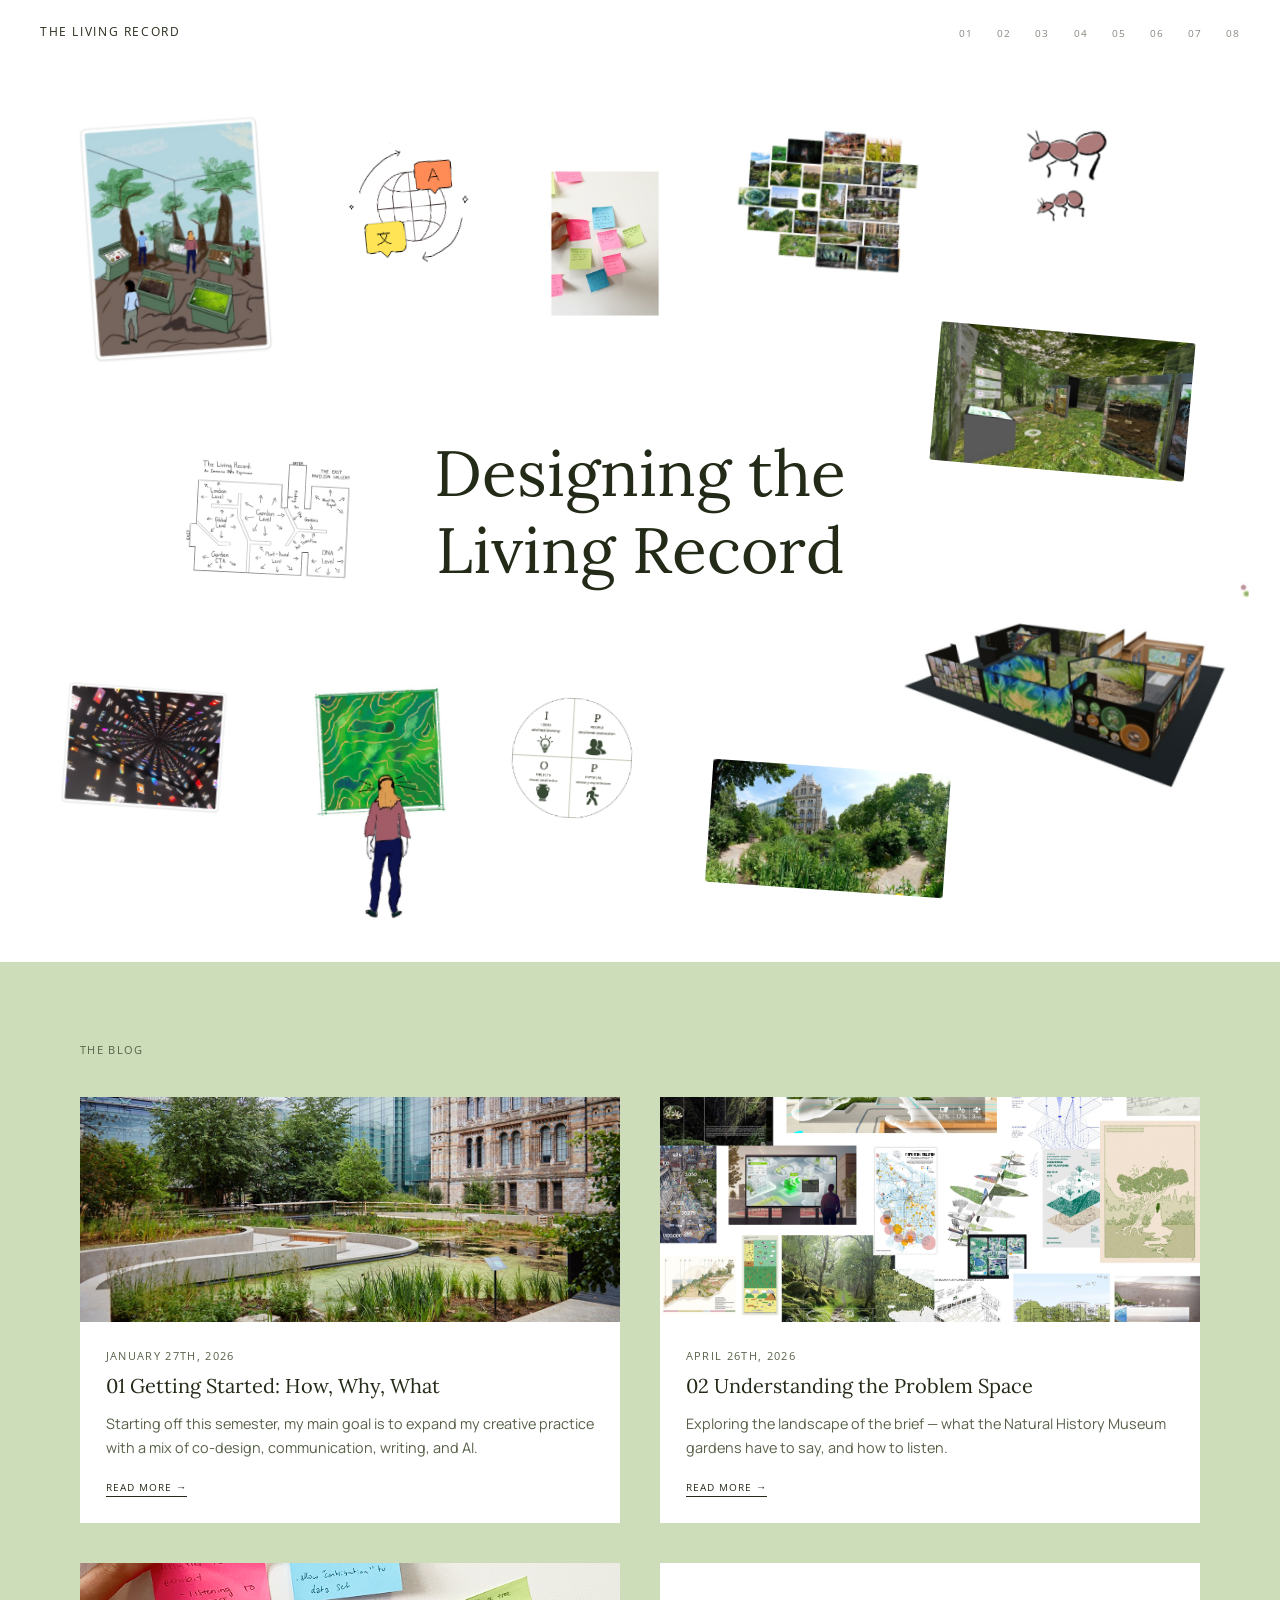
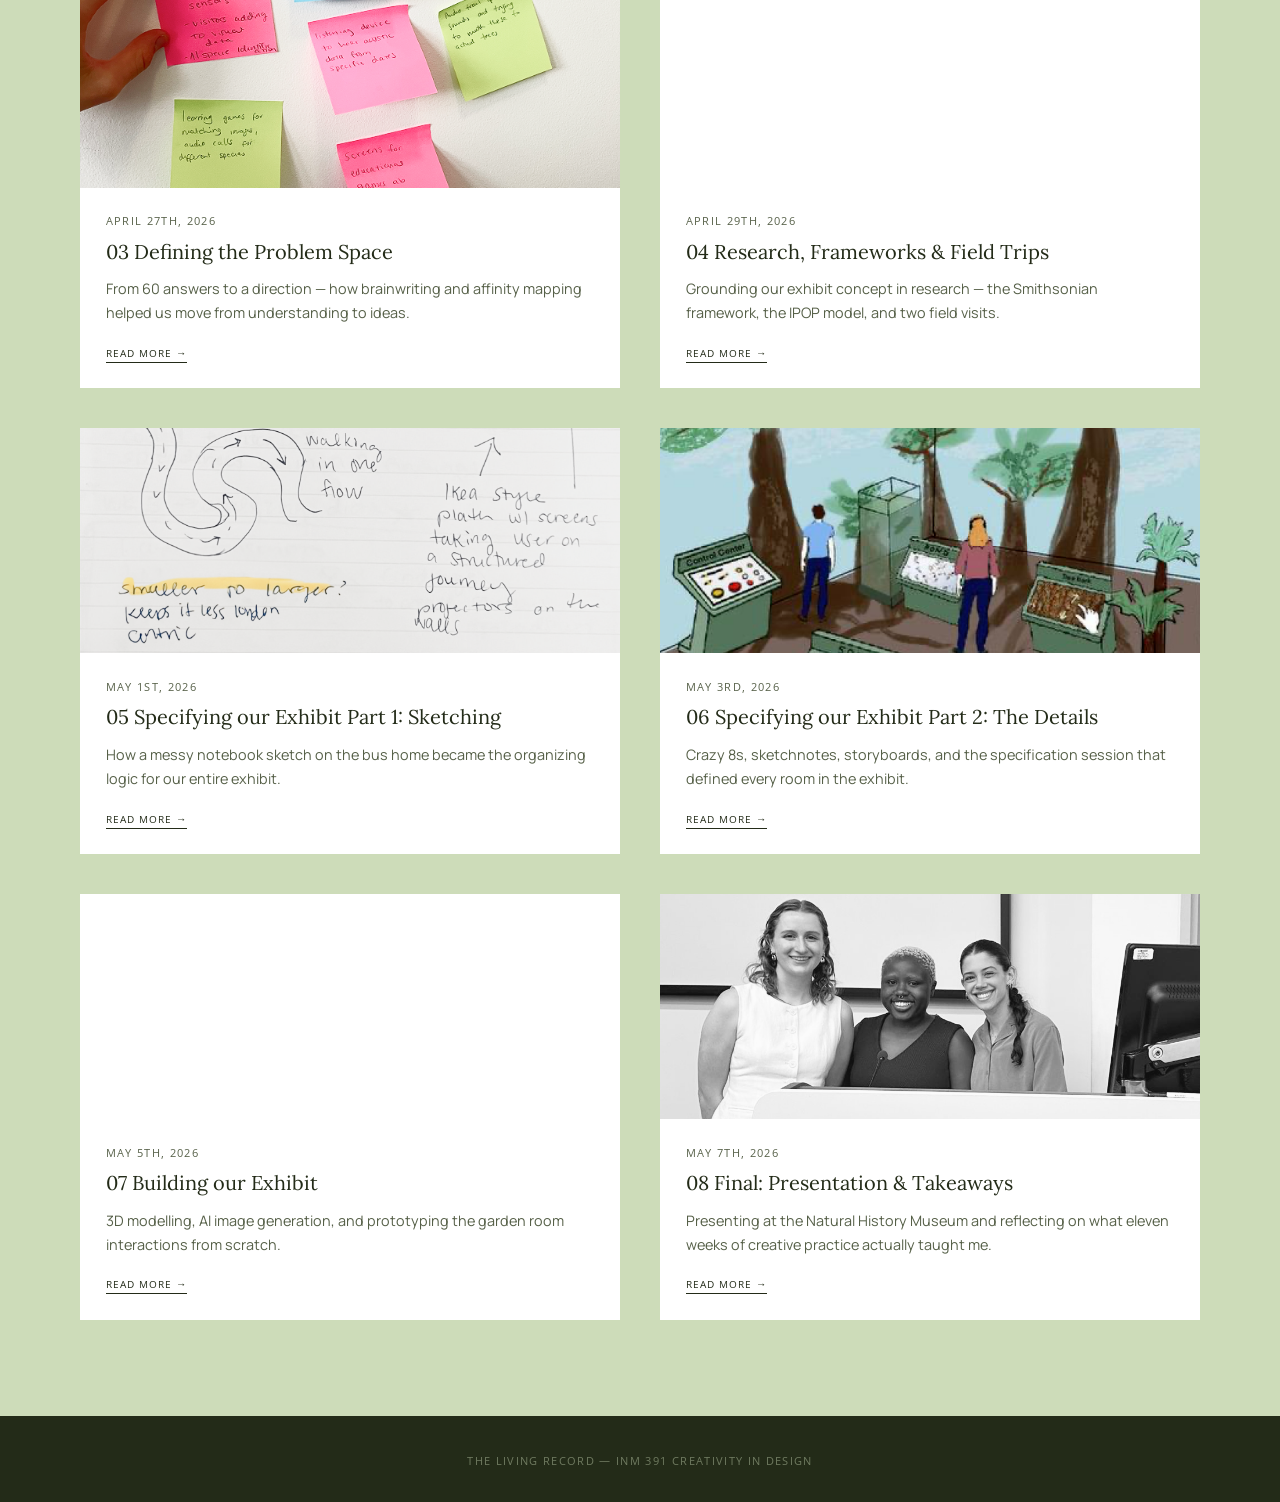
==== index.html @ 866b26db "Add blog site" ====
<!DOCTYPE html>
<html lang="en">
<head>
  <meta charset="UTF-8">
  <meta name="viewport" content="width=device-width, initial-scale=1.0">
  <title>The Living Record</title>
  <link rel="stylesheet" href="styles.css">
</head>
<body>

  <nav class="site-nav">
    <a href="index.html" class="nav-logo">The Living Record</a>
    <ul class="nav-links">
      <li><a href="blog-01.html">01</a></li>
      <li><a href="blog-02.html">02</a></li>
      <li><a href="blog-03.html">03</a></li>
      <li><a href="blog-04.html">04</a></li>
      <li><a href="blog-05.html">05</a></li>
      <li><a href="blog-06.html">06</a></li>
      <li><a href="blog-07.html">07</a></li>
      <li><a href="blog-08.html">08</a></li>
    </ul>
  </nav>

  <section class="hero">
    <h1 class="hero-title">Designing the Living Record</h1>
  </section>

  <main class="blog-section">
    <span class="label section-label">The Blog</span>
    <div class="blog-grid">

      <a class="card" href="blog-01.html">
        <img class="card-img" src="assets/natural-history-musem3.png" alt="Getting Started">
        <div class="card-body">
          <span class="label card-date">January 27th, 2026</span>
          <h2>01 Getting Started: How, Why, What</h2>
          <p class="card-excerpt">Starting off this semester, my main goal is to expand my creative practice with a mix of co-design, communication, writing, and AI.</p>
          <span class="read-more">Read more →</span>
        </div>
      </a>

      <a class="card" href="blog-02.html">
        <img class="card-img" src="assets/blog2/research-moodboard.png" alt="Understanding the Problem Space">
        <div class="card-body">
          <span class="label card-date">April 26th, 2026</span>
          <h2>02 Understanding the Problem Space</h2>
          <p class="card-excerpt">Exploring the landscape of the brief — what the Natural History Museum gardens have to say, and how to listen.</p>
          <span class="read-more">Read more →</span>
        </div>
      </a>

      <a class="card" href="blog-03.html">
        <img class="card-img" src="assets/ideation-process/brain-write-affinity-diagram.png" alt="Defining the Problem Space">
        <div class="card-body">
          <span class="label card-date">April 27th, 2026</span>
          <h2>03 Defining the Problem Space</h2>
          <p class="card-excerpt">From 60 answers to a direction — how brainwriting and affinity mapping helped us move from understanding to ideas.</p>
          <span class="read-more">Read more →</span>
        </div>
      </a>

      <a class="card" href="blog-04.html">
        <video class="card-img" src="assets/outernet-movie.MOV" muted loop playsinline autoplay style="object-fit:cover;"></video>
        <div class="card-body">
          <span class="label card-date">April 29th, 2026</span>
          <h2>04 Research, Frameworks & Field Trips</h2>
          <p class="card-excerpt">Grounding our exhibit concept in research — the Smithsonian framework, the IPOP model, and two field visits.</p>
          <span class="read-more">Read more →</span>
        </div>
      </a>

      <a class="card" href="blog-05.html">
        <img class="card-img" src="assets/micro-to-macro-sketc1.png" alt="Specifying our Exhibit Part 1" style="object-position: bottom;">
        <div class="card-body">
          <span class="label card-date">May 1st, 2026</span>
          <h2>05 Specifying our Exhibit Part 1: Sketching</h2>
          <p class="card-excerpt">How a messy notebook sketch on the bus home became the organizing logic for our entire exhibit.</p>
          <span class="read-more">Read more →</span>
        </div>
      </a>

      <a class="card" href="blog-06.html">
        <img class="card-img" src="assets/ideation-process/sketches/garden-room-sketch.png" alt="Specifying our Exhibit Part 2">
        <div class="card-body">
          <span class="label card-date">May 3rd, 2026</span>
          <h2>06 Specifying our Exhibit Part 2: The Details</h2>
          <p class="card-excerpt">Crazy 8s, sketchnotes, storyboards, and the specification session that defined every room in the exhibit.</p>
          <span class="read-more">Read more →</span>
        </div>
      </a>

      <a class="card" href="blog-07.html">
        <video class="card-img" src="assets/final-artifacts/living-record-cover-full.mov" muted loop playsinline autoplay style="object-fit:cover;"></video>
        <div class="card-body">
          <span class="label card-date">May 5th, 2026</span>
          <h2>07 Building our Exhibit</h2>
          <p class="card-excerpt">3D modelling, AI image generation, and prototyping the garden room interactions from scratch.</p>
          <span class="read-more">Read more →</span>
        </div>
      </a>

      <a class="card" href="blog-08.html">
        <img class="card-img" src="assets/NHM-presentation.png" alt="Final: Presentation & Takeaways" style="object-position: center 001%;">
        <div class="card-body">
          <span class="label card-date">May 7th, 2026</span>
          <h2>08 Final: Presentation & Takeaways</h2>
          <p class="card-excerpt">Presenting at the Natural History Museum and reflecting on what eleven weeks of creative practice actually taught me.</p>
          <span class="read-more">Read more →</span>
        </div>
      </a>

    </div>
  </main>

  <footer class="site-footer">
    <span class="label">The Living Record — INM 391 Creativity in Design</span>
  </footer>

  <script>
    // ── Edit image positions here ─────────────────────────────────────────
    // left/right/top/bottom are percentages of the hero section
    // width/height are in pixels
    // rot is rotation in degrees (negative = leans left, positive = leans right)
    // delay is animation delay in seconds (stagger the float-in)
    // hideOnMobile: true means the image is hidden on small screens
    const HERO_IMAGES = [
      { file: 'web/garden-room-sketch.jpg',          left:  2, top:    0, width: 300, rot: -4,   delay: 0.05, desc: 'Garden Room Sketch' },
      { file: 'web/ant-sketch.jpg',                  right: 12, top:    5, width: 115, rot:  3.5, delay: 0.15, desc: 'Ant transition hallway sketch' },
      { file: 'web/outernet3.jpg',                   left:  5, bottom: 17, width: 160, rot:  4,   delay: 0.22, hideOnMobile: true, desc: 'Outernet London' },
      { file: 'web/exhibit-garden-room-still.jpg',   right: 7, top:   30, width: 255, rot:  5,   delay: 0.10, desc: 'Exhibit: Garden Room' },
      { file: 'web/exhibit-model-still.jpg',         right: 2, bottom: 16, width: 370, rot: -3,   delay: 0.28, hideOnMobile: true, desc: 'Exhibit Model: Rendered' },
      { file: 'web/translation-services-sketch.jpg', left: 26, top:    8, width: 150, rot: -6,   delay: 0.18, hideOnMobile: true, desc: 'Easy Translation Access' },
      { file: 'web/brain-write-affinity-diagram.jpg', left: 43, top:   12, width: 110, rot:  0,   delay: 0.18, hideOnMobile: true, desc: 'Brainwrite Affinity Diagram' },
      { file: 'web/natural-history-museum1.jpg',     right:26, bottom:  8, width: 238, rot:  4,   delay: 0.30, hideOnMobile: true, desc: 'Natural History Museum' },
      { file: 'web/listening-sketch.jpg',            left: 24, bottom:  4, width: 150, rot: -3,   delay: 0.12, hideOnMobile: true, desc: 'Interaction Design Sketch' },
      { file: 'web/ipop-model.jpg',                  left: 40, bottom: 16, width: 120, rot:  3,   delay: 0.12, hideOnMobile: true, desc: 'IPOP Model' },
      { file: 'web/environmental-moodboard.jpg',     right:28, top:    7, width: 190, rot:  4,   delay: 0.20, hideOnMobile: true, desc: 'Environmental Moodboard' },
      { file: 'web/exhibit-floor-plan.jpg',          left: 14, top:   44, width: 180, rot:  3,   delay: 0.32, hideOnMobile: true, desc: 'Exhibit Floor Plan' },
    ];
    // ─────────────────────────────────────────────────────────────────────

    const hero  = document.querySelector('.hero');
    const title = hero.querySelector('.hero-title');

    const tooltip = document.createElement('div');
    tooltip.className = 'gallery-tooltip';
    document.body.appendChild(tooltip);

    HERO_IMAGES.forEach(img => {
      const wrap = document.createElement('div');
      wrap.className = 'hero-img-wrap' + (img.hideOnMobile ? ' hero-img-hide-mobile' : '');

      if ('left'   in img) wrap.style.left   = img.left   + '%';
      if ('right'  in img) wrap.style.right  = img.right  + '%';
      if ('top'    in img) wrap.style.top    = img.top    + '%';
      if ('bottom' in img) wrap.style.bottom = img.bottom + '%';

      wrap.style.setProperty('--rot', img.rot + 'deg');

      const el = document.createElement('img');
      el.className = 'hero-img';
      el.src = `assets/${img.file}`;
      el.alt = '';
      el.style.width          = img.width + 'px';
      el.style.animationDelay = img.delay + 's';
      el.style.setProperty('--tx', ('right' in img ? 65 : -65) + 'px');
      el.style.setProperty('--ty', ('bottom' in img ? 65 : -65) + 'px');

      wrap.appendChild(el);

      wrap.addEventListener('mouseenter', () => {
        tooltip.textContent = img.desc;
        tooltip.classList.add('visible');
      });
      wrap.addEventListener('mousemove', e => {
        tooltip.style.left = (e.clientX + 16) + 'px';
        tooltip.style.top  = (e.clientY - 44) + 'px';
      });
      wrap.addEventListener('mouseleave', () => {
        tooltip.classList.remove('visible');
      });

      hero.insertBefore(wrap, title);
    });
  </script>

</body>
</html>
---- styles.css ----
@import url('https://fonts.googleapis.com/css2?family=Lora:wght@400;500&family=Archivo:wght@300;400;500;700&family=Manrope:wght@400;600&family=Open+Sans:wght@400&display=swap');

:root {
  --sage:   #CDDCB9;
  --forest: #232B18;
  --moss:   #566048;
  --white:  #FFFFFF;
}

*, *::before, *::after {
  box-sizing: border-box;
  margin: 0;
  padding: 0;
}

html { scroll-behavior: smooth; }

body {
  background: var(--sage);
  color: var(--forest);
  font-family: 'Manrope', sans-serif;
  font-weight: 400;
}

h1 {
  font-family: 'Lora', serif;
  font-weight: 400;
}

h2 {
  font-family: 'Lora', serif;
  font-weight: 400;
}

h3, h4 {
  font-family: 'Archivo', sans-serif;
  font-weight: 300;
}

p {
  font-family: 'Manrope', sans-serif;
  font-weight: 400;
  line-height: 1.75;
}

strong {
  font-family: 'Manrope', sans-serif;
  font-weight: 600;
}

.label {
  font-family: 'Open Sans', sans-serif;
  font-weight: 400;
  text-transform: uppercase;
  letter-spacing: 0.12em;
  font-size: 0.7rem;
}

/* ─── NAV ─────────────────────────────────────────────── */

.site-nav {
  background: var(--white);
  padding: 1.25rem 2.5rem;
  display: flex;
  align-items: center;
  justify-content: space-between;
  position: sticky;
  top: 0;
  z-index: 100;
}

.site-nav--dark {
  background: var(--forest);
  border-bottom: 1px solid rgba(205, 220, 185, 0.3);
}

.site-nav--dark .nav-logo,
.site-nav--dark .nav-links a {
  color: var(--sage);
}

.nav-logo {
  font-family: 'Open Sans', sans-serif;
  font-weight: 400;
  text-transform: uppercase;
  letter-spacing: 0.14em;
  font-size: 0.72rem;
  color: var(--forest);
  text-decoration: none;
}

.nav-links {
  display: flex;
  gap: 1.5rem;
  list-style: none;
}

.nav-links a {
  font-family: 'Open Sans', sans-serif;
  font-weight: 400;
  text-transform: uppercase;
  letter-spacing: 0.1em;
  font-size: 0.65rem;
  color: var(--forest);
  text-decoration: none;
  opacity: 0.55;
  transition: opacity 0.2s;
}

.nav-links a:hover,
.nav-links a.active {
  opacity: 1;
}

/* ─── HERO ────────────────────────────────────────────── */

.hero {
  position: relative;
  min-height: 100vh;
  background: var(--white);
  display: flex;
  align-items: center;
  justify-content: center;
  overflow: hidden;
}

.hero-title {
  font-size: clamp(2.2rem, 5vw, 4.5rem);
  font-weight: 400;
  color: var(--forest);
  text-align: center;
  position: relative;
  z-index: 10;
  max-width: 560px;
  line-height: 1.2;
  padding: 0 1rem;
}

/* ─── HERO IMAGES ─────────────────────────────────────── */

@keyframes floatIn {
  from {
    opacity: 0;
    transform: translate(var(--tx, 0px), var(--ty, 0px)) scale(0.86);
  }
  to {
    opacity: 1;
    transform: translate(0, 0) scale(1);
  }
}

.hero-img-wrap {
  position: absolute;
  cursor: none;
  transform: rotate(var(--rot, 0deg));
  transition: transform 0.35s cubic-bezier(0.22, 1, 0.36, 1);
}

.hero-img-wrap:hover {
  transform: rotate(var(--rot, 0deg)) scale(1.05);
}

.hero-img {
  display: block;
  border-radius: 3px;
  animation: floatIn 1.5s cubic-bezier(0.22, 1, 0.36, 1) both;
}


/* ─── BLOG SECTION ────────────────────────────────────── */

.blog-section {
  max-width: 1200px;
  margin: 0 auto;
  padding: 5rem 2.5rem 6rem;
}

.section-label {
  color: var(--moss);
  margin-bottom: 2.5rem;
  display: block;
}

.blog-grid {
  display: grid;
  grid-template-columns: repeat(2, 1fr);
  gap: 2.5rem;
}

.card {
  background: var(--white);
  border-radius: 0;
  overflow: hidden;
  text-decoration: none;
  color: inherit;
  display: flex;
  flex-direction: column;
  transition: transform 0.25s ease, box-shadow 0.25s ease;
  box-shadow: none;
}

.card:hover {
  transform: translateY(-5px);
  box-shadow: 0 16px 40px rgba(35, 43, 24, 0.14);
}

.card-img {
  width: 100%;
  height: 225px;
  object-fit: cover;
  display: block;
}

.card-body {
  padding: 1.6rem;
  flex: 1;
  display: flex;
  flex-direction: column;
}

.card-date {
  color: var(--moss);
  margin-bottom: 0.65rem;
  display: block;
}

.card h2 {
  font-size: 1.25rem;
  color: var(--forest);
  margin-bottom: 0.8rem;
  line-height: 1.3;
}

.card-excerpt {
  font-size: 0.9rem;
  color: var(--moss);
  flex: 1;
  margin-bottom: 1.3rem;
  line-height: 1.65;
}

.read-more {
  font-family: 'Open Sans', sans-serif;
  font-weight: 400;
  text-transform: uppercase;
  letter-spacing: 0.1em;
  font-size: 0.65rem;
  color: var(--forest);
  text-decoration: none;
  border-bottom: 1px solid currentColor;
  padding-bottom: 2px;
  align-self: flex-start;
  transition: color 0.2s;
}

.card:hover .read-more {
  color: var(--moss);
}

/* ─── BLOG GALLERY ────────────────────────────────────── */

.gallery {
  position: relative;
  margin: 2.5rem auto;
}

.gallery-item {
  position: absolute;
  cursor: none;
  transition: transform 0.35s cubic-bezier(0.22, 1, 0.36, 1);
}

.gallery-item:hover {
  transform: scale(1.05);
}

.gallery-item img {
  width: 100%;
  height: auto;
  display: block;
}

/* ─── GALLERY TOOLTIP ─────────────────────────────────── */

.gallery-tooltip {
  position: fixed;
  background: var(--forest);
  color: var(--sage);
  font-family: 'Open Sans', sans-serif;
  font-size: 0.68rem;
  letter-spacing: 0.06em;
  padding: 0.45rem 1rem;
  border-radius: 5px;
  pointer-events: none;
  opacity: 0;
  transition: opacity 0.15s ease;
  z-index: 1000;
  max-width: 260px;
  line-height: 1.5;
  white-space: normal;
}

.gallery-tooltip.visible {
  opacity: 1;
}

/* ─── BLOG POST PAGES ─────────────────────────────────── */

.post-header {
  background: var(--forest);
  padding: 3.5rem 2.5rem 3rem;
  text-align: center;
  position: relative;
}

.back-link {
  position: absolute;
  bottom: 1.75rem;
  left: 2.5rem;
  color: var(--sage);
  opacity: 0.6;
  text-decoration: none;
  transition: opacity 0.2s;
}

.back-link:hover { opacity: 1; }

.post-date {
  color: var(--moss);
  margin-bottom: 2rem;
  display: block;
}

.post-header h1 {
  font-size: clamp(2rem, 4.5vw, 3.5rem);
  color: var(--sage);
  line-height: 1.2;
  max-width: 700px;
  margin: 0 auto;
}

.post-subtitle {
  font-family: 'Manrope', sans-serif;
  font-weight: 500;
  font-size: clamp(1.5rem, 2.2vw, 2rem);
  color: var(--sage);
  opacity: 0.75;
  margin: 0.6rem auto 0;
  max-width: 700px;
}

.post-featured-img {
  width: 100%;
  max-height: 500px;
  object-fit: cover;
  display: block;
}

.post-header-diamond {
  display: block;
  margin: 1.75rem auto 0;
  max-width: 420px;
  width: 100%;
  opacity: 0.85;
}

.post-header--bg-img {
  background-size: cover;
  background-position: center;
}

.post-header--bg-img .post-date {
  color: rgba(255, 255, 255, 0.6);
}

.post-header--bg-img h1 {
  color: var(--white);
}

.post-header--bg-img .back-link {
  color: var(--white);
}

.post-content {
  max-width: 720px;
  margin: 0 auto;
  padding: 2rem 2rem 7rem;
}

.post-content h2 {
  font-weight: 400;
  margin-bottom: 0.6rem;
}

.post-content p {
  margin-bottom: 1.75rem;
  font-size: .95rem;
  color: var(--forest);
}

.post-content p:last-child {
  margin-bottom: 0;
}

.note-future {
  background: var(--sage);
  border-left: 4px solid var(--moss);
  border-radius: 0 4px 4px 0;
  padding: 1.6rem 2rem;
  margin: 2.5rem 0;
}

.note-label {
  color: var(--moss);
  margin-bottom: 0.8rem;
  display: block;
}

.note-future p {
  font-style: italic;
  margin-bottom: 0;
  font-size: 1rem;
  color: var(--forest);
}

/* ─── INLINE IMAGES ───────────────────────────────────── */

.caption {
  font-family: 'Open Sans', sans-serif;
  font-weight: 400;
  text-transform: uppercase;
  letter-spacing: 0.1em;
  font-size: 0.62rem;
  color: var(--moss);
  display: block;
  margin-top: 0.35rem;
  margin-bottom: 1.2rem;
}

.post-inline-img {
  width: 100%;
  display: block;
  border-radius: 3px;
  margin: 2rem 0 0.55rem;
}

.img-connection {
  display: flex;
  align-items: center;
  gap: 1.5rem;
  margin: 2.5rem 0;
}

.img-connection-item {
  flex: 1;
}

.img-connection-item img {
  width: 100%;
  height: 260px;
  object-fit: cover;
  display: block;
  border-radius: 3px;
}

.img-connection-arrow {
  font-size: 1.8rem;
  color: var(--moss);
  flex-shrink: 0;
  opacity: 0.6;
}

/* ─── IMAGE + TEXT PAIR ───────────────────────────────── */

.img-text-pair {
  display: flex;
  gap: 1.1rem;
  align-items: flex-start;
  margin-bottom: 1.75rem;
}

.img-text-pair img {
  width: 45%;
  flex-shrink: 0;
  border-radius: 3px;
  display: block;
}

.img-text-pair p {
  margin-bottom: 0;
  flex: 1;
}

/* ─── PROBLEM STATEMENT ────────────────────────────────── */

.problem-statement {
  background: var(--forest);
  border-radius: 4px;
  padding: 1.5rem 2rem;
  margin: 2rem 0;
  display: flex;
  gap: 1rem;
  align-items: flex-start;
}

.problem-statement-icon {
  font-size: 1.1rem;
  flex-shrink: 0;
  margin-top: 0.15rem;
}

.problem-statement p {
  color: var(--sage);
  margin-bottom: 0;
  font-style: italic;
}

/* ─── DATA TABLE ───────────────────────────────────────── */

.data-table {
  width: 100%;
  border-collapse: collapse;
  margin: 1.5rem 0 2rem;
}

.data-table th {
  font-family: 'Open Sans', sans-serif;
  font-weight: 400;
  text-transform: uppercase;
  letter-spacing: 0.1em;
  font-size: 0.65rem;
  color: var(--moss);
  padding: 0.5rem 1rem 0.5rem 0;
  text-align: left;
  border-bottom: 1px solid var(--moss);
}

.data-table td {
  padding: 0.85rem 1rem 0.85rem 0;
  font-family: 'Manrope', sans-serif;
  font-weight: 400;
  font-size: 0.85rem;
  color: var(--forest);
  border-bottom: 1px solid rgba(86, 96, 72, 0.2);
  vertical-align: top;
  line-height: 1.6;
}

.data-table td:first-child {
  font-family: 'Manrope', sans-serif;
  font-weight: 300;
  font-size: 0.85rem;
  width: 38%;
  color: var(--moss);
}

/* ─── IMAGE ROW ────────────────────────────────────────── */

.img-row {
  display: flex;
  gap: 0.75rem;
  margin: 1rem 0;
}

.img-row img,
.img-row video {
  flex: 1;
  min-width: 0;
  border-radius: 3px;
  object-fit: cover;
  display: block;
  height: 180px;
}

/* ─── VIDEO ────────────────────────────────────────────── */

.video-full-wrap {
  margin: 2.5rem 0;
  border-radius: 3px;
  overflow: hidden;
}

.video-full {
  width: 100%;
  display: block;
}

.video-inline-wrap {
  margin: 1rem 0;
}

.video-inline {
  width: 100%;
  display: block;
  border-radius: 3px;
}

.video-pair {
  display: flex;
  gap: 1.5rem;
  margin: 2rem 0;
}

.video-pair-item {
  flex: 1;
}

.video-pair-item video {
  width: 100%;
  display: block;
  border-radius: 3px;
}

/* ─── EXPANDABLE IMAGE ─────────────────────────────────── */

.expandable-img {
  cursor: zoom-in;
  transition: transform 0.3s cubic-bezier(0.22, 1, 0.36, 1),
              box-shadow 0.3s ease;
  border-radius: 3px;
  display: block;
}

.expandable-img:hover {
  transform: scale(1.03) rotate(-0.1deg);

}

.img-overlay {
  position: fixed;
  inset: 0;
  background: rgba(0, 0, 0, 0.88);
  z-index: 9999;
  display: flex;
  align-items: center;
  justify-content: center;
  opacity: 0;
  pointer-events: none;
  transition: opacity 0.2s ease;
}

.img-overlay.active {
  opacity: 1;
  pointer-events: all;
}

.img-overlay-inner {
  position: relative;
  max-width: 88vw;
  max-height: 88vh;
  overflow: hidden;
  border-radius: 4px;
  line-height: 0;
}

.img-overlay-inner.white-bg {
  background: #ffffff;
  padding: 2rem;
}

.img-overlay-inner img {
  display: block;
  max-width: 88vw;
  max-height: 88vh;
  object-fit: contain;
  cursor: grab;
  user-select: none;
  transform-origin: center center;
  transition: transform 0.05s linear;
}

.img-overlay-close {
  position: fixed;
  top: 1.25rem;
  right: 1.75rem;
  background: none;
  border: 1px solid rgba(255, 255, 255, 0.35);
  color: #fff;
  font-family: 'Open Sans', sans-serif;
  font-size: 0.65rem;
  letter-spacing: 0.1em;
  text-transform: uppercase;
  padding: 0.4rem 0.9rem;
  border-radius: 3px;
  cursor: pointer;
  transition: background 0.2s;
  z-index: 10000;
}

.img-overlay-close:hover {
  background: rgba(255, 255, 255, 0.12);
}

/* ─── POST NAVIGATION ─────────────────────────────────── */

.post-nav {
  max-width: 720px;
  margin: 0 auto;
  padding: 0 2rem 5rem;
  display: flex;
  justify-content: space-between;
  align-items: center;
}

.post-nav-link {
  font-family: 'Open Sans', sans-serif;
  font-weight: 400;
  text-transform: uppercase;
  letter-spacing: 0.1em;
  font-size: 0.65rem;
  color: var(--forest);
  text-decoration: none;
  border-bottom: 1px solid currentColor;
  padding-bottom: 2px;
  transition: color 0.2s;
}

.post-nav-link:hover {
  color: var(--moss);
}

.post-nav-spacer {
  flex: 1;
}

/* ─── FOOTER ──────────────────────────────────────────── */

.site-footer {
  background: var(--forest);
  padding: 2rem 2.5rem;
  text-align: center;
}

.site-footer .label {
  color: var(--sage);
  opacity: 0.45;
}

/* ─── RESPONSIVE ──────────────────────────────────────── */

@media (max-width: 768px) {
  .blog-grid {
    grid-template-columns: 1fr;
  }

  .hero-img-hide-mobile {
    display: none;
  }

  .hero-img-wrap .hero-img {
    width: 125px !important;
  }

  .nav-links {
    gap: 0.9rem;
  }

  .blog-section {
    padding: 3.5rem 1.5rem 4rem;
  }

  .post-content {
    padding: 3rem 1.5rem 5rem;
  }
}
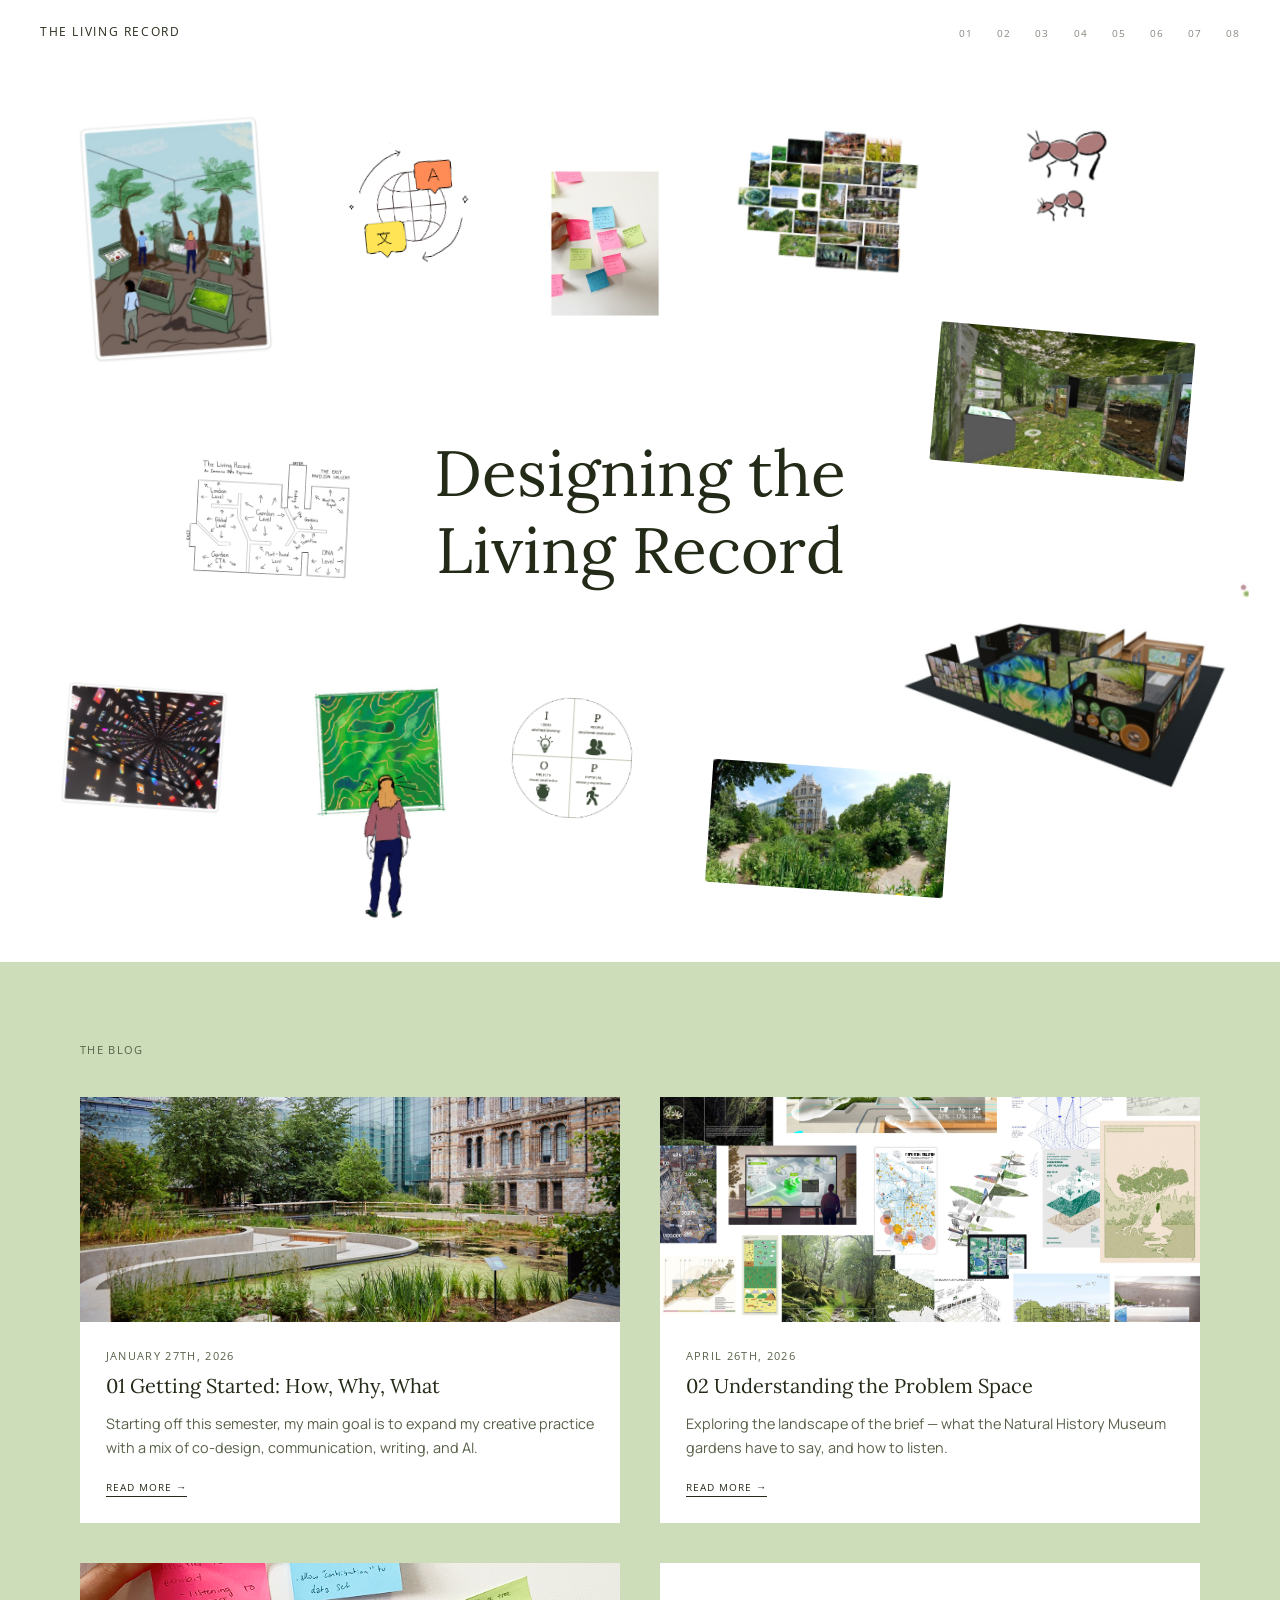
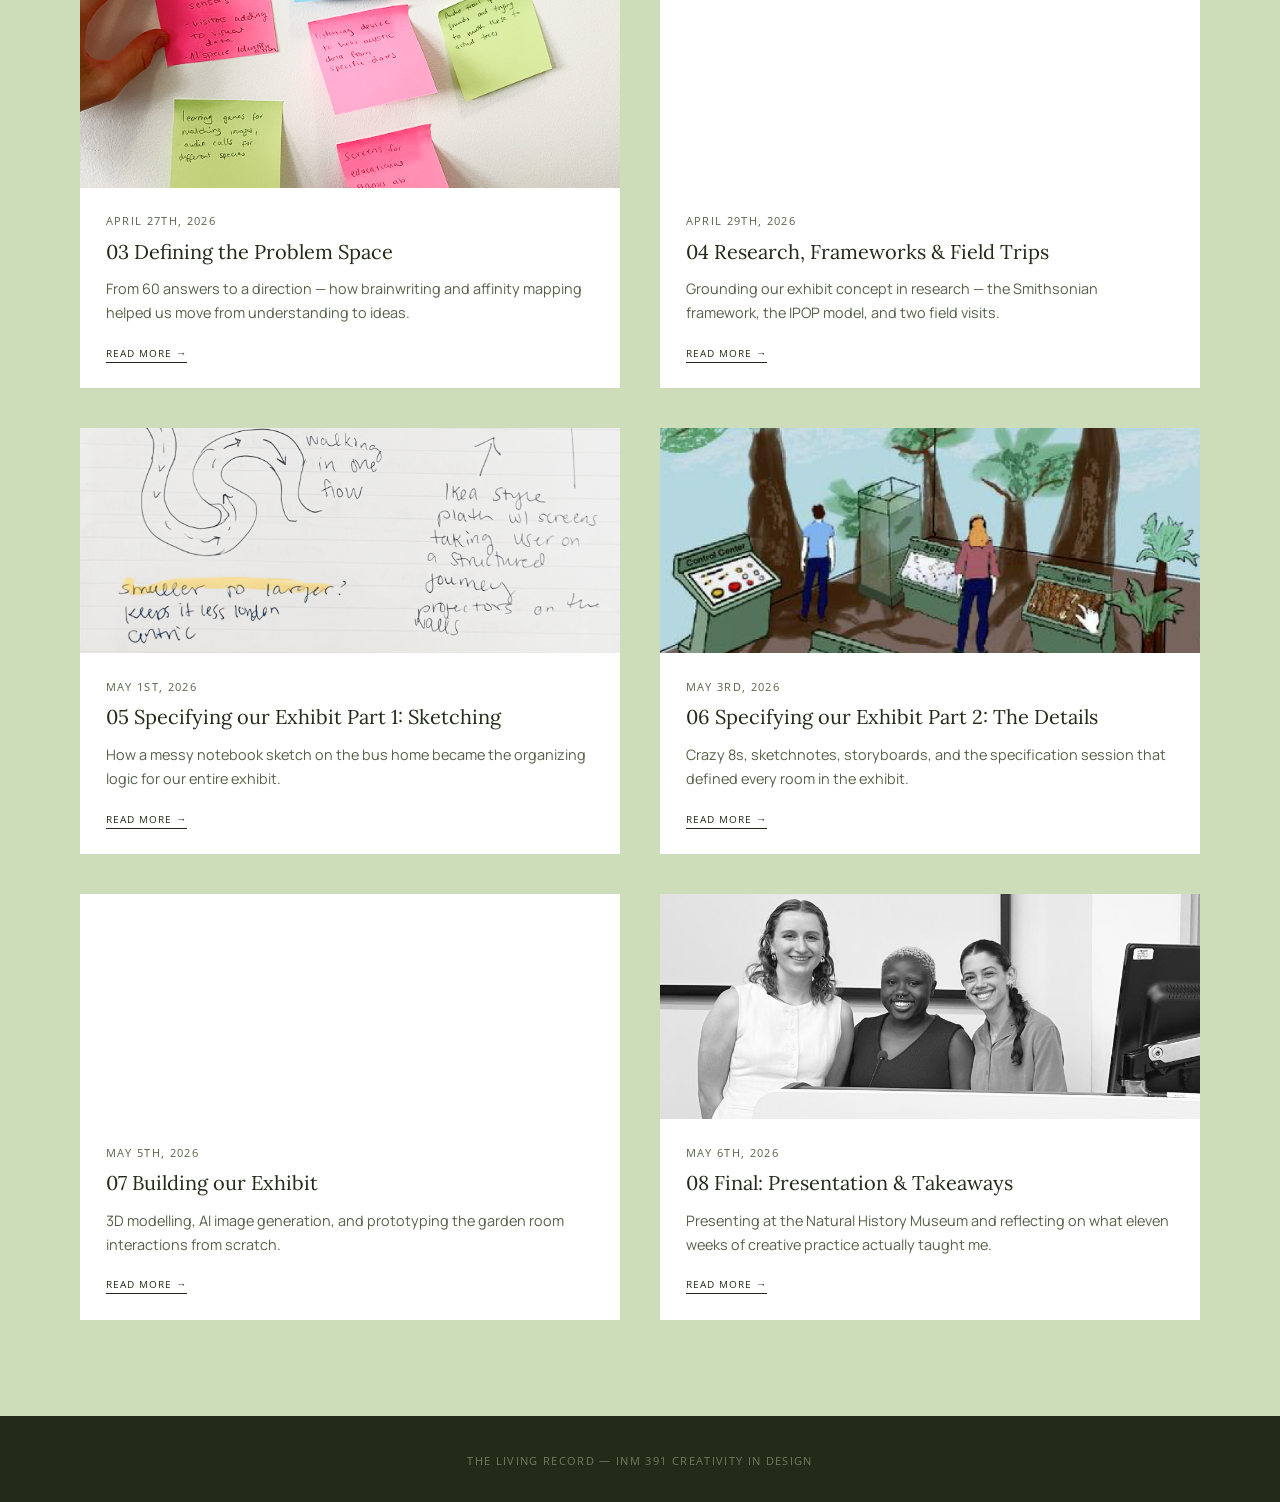
==== commit 3762426f: "Update index.html index date change" ====
--- a/index.html
+++ b/index.html
@@ -103,7 +103,7 @@
       <a class="card" href="blog-08.html">
         <img class="card-img" src="assets/NHM-presentation.png" alt="Final: Presentation & Takeaways" style="object-position: center 001%;">
         <div class="card-body">
-          <span class="label card-date">May 7th, 2026</span>
+          <span class="label card-date">May 6th, 2026</span>
           <h2>08 Final: Presentation & Takeaways</h2>
           <p class="card-excerpt">Presenting at the Natural History Museum and reflecting on what eleven weeks of creative practice actually taught me.</p>
           <span class="read-more">Read more →</span>
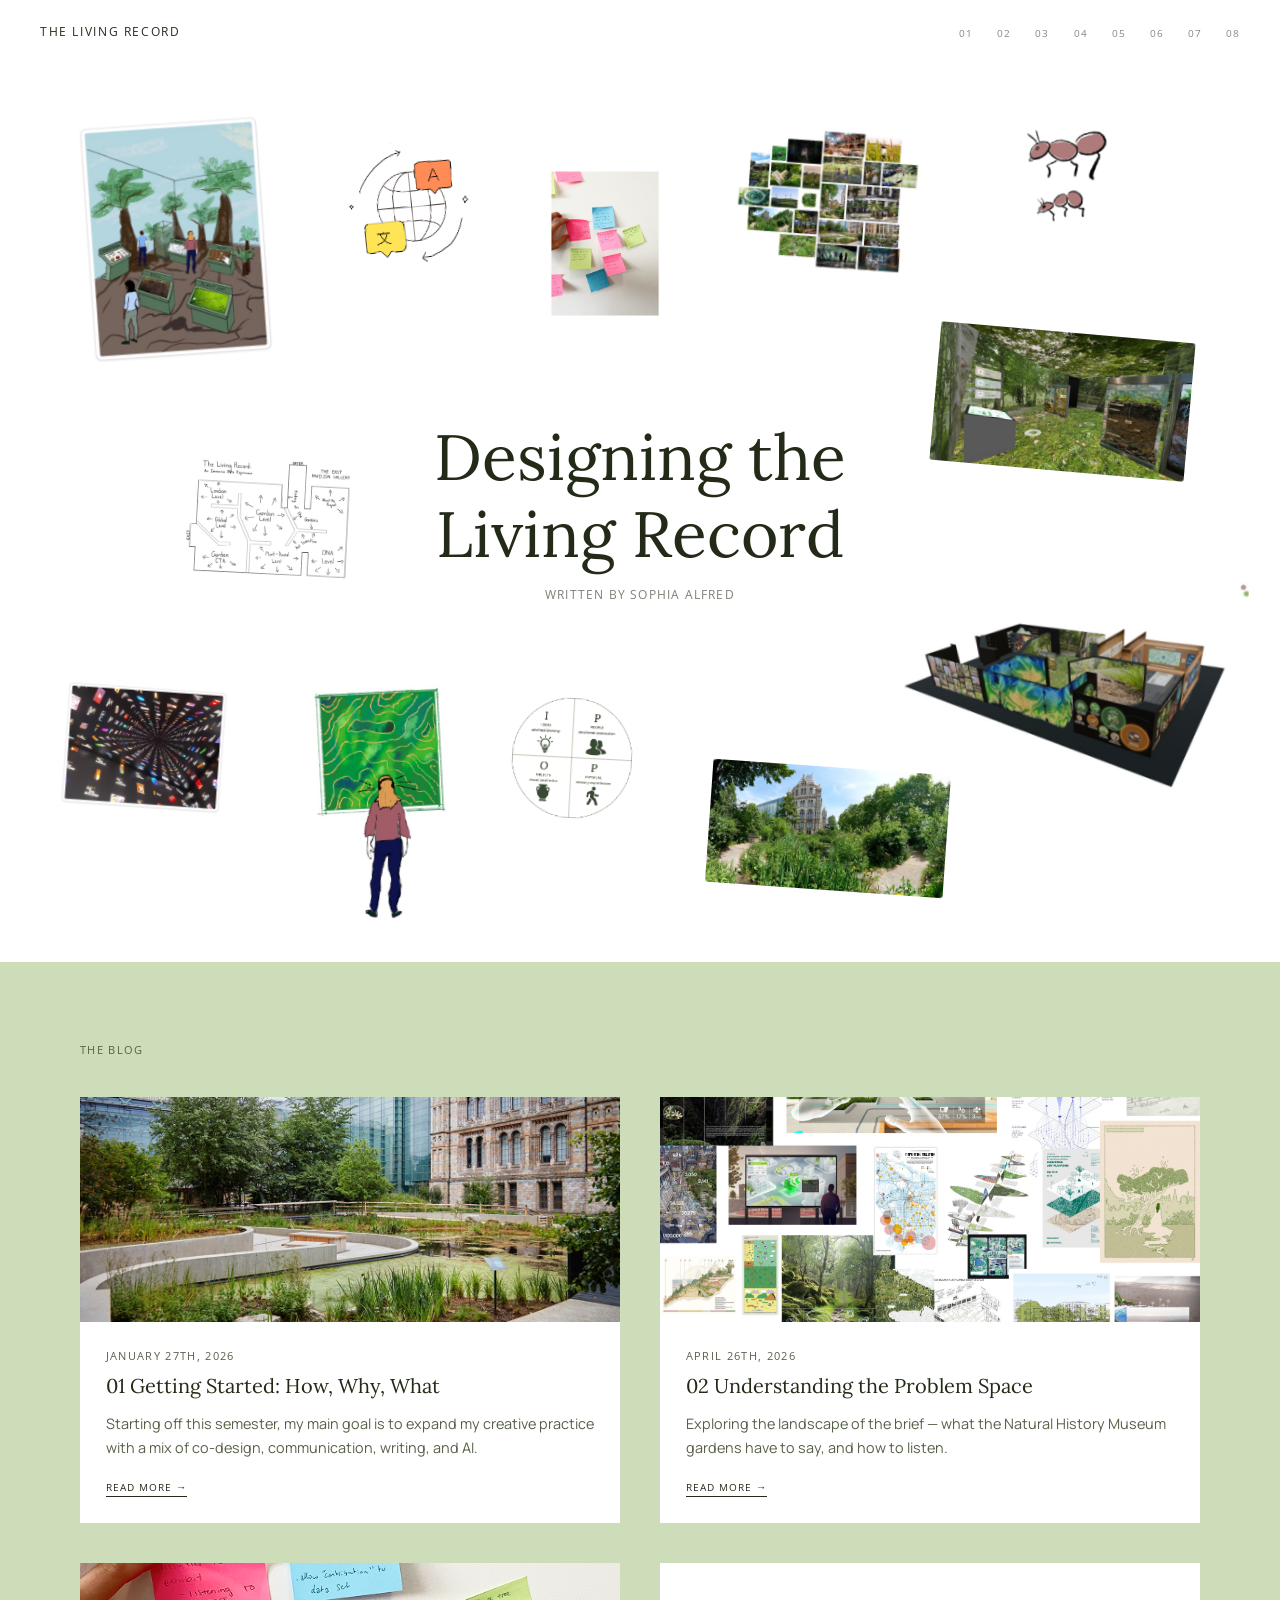
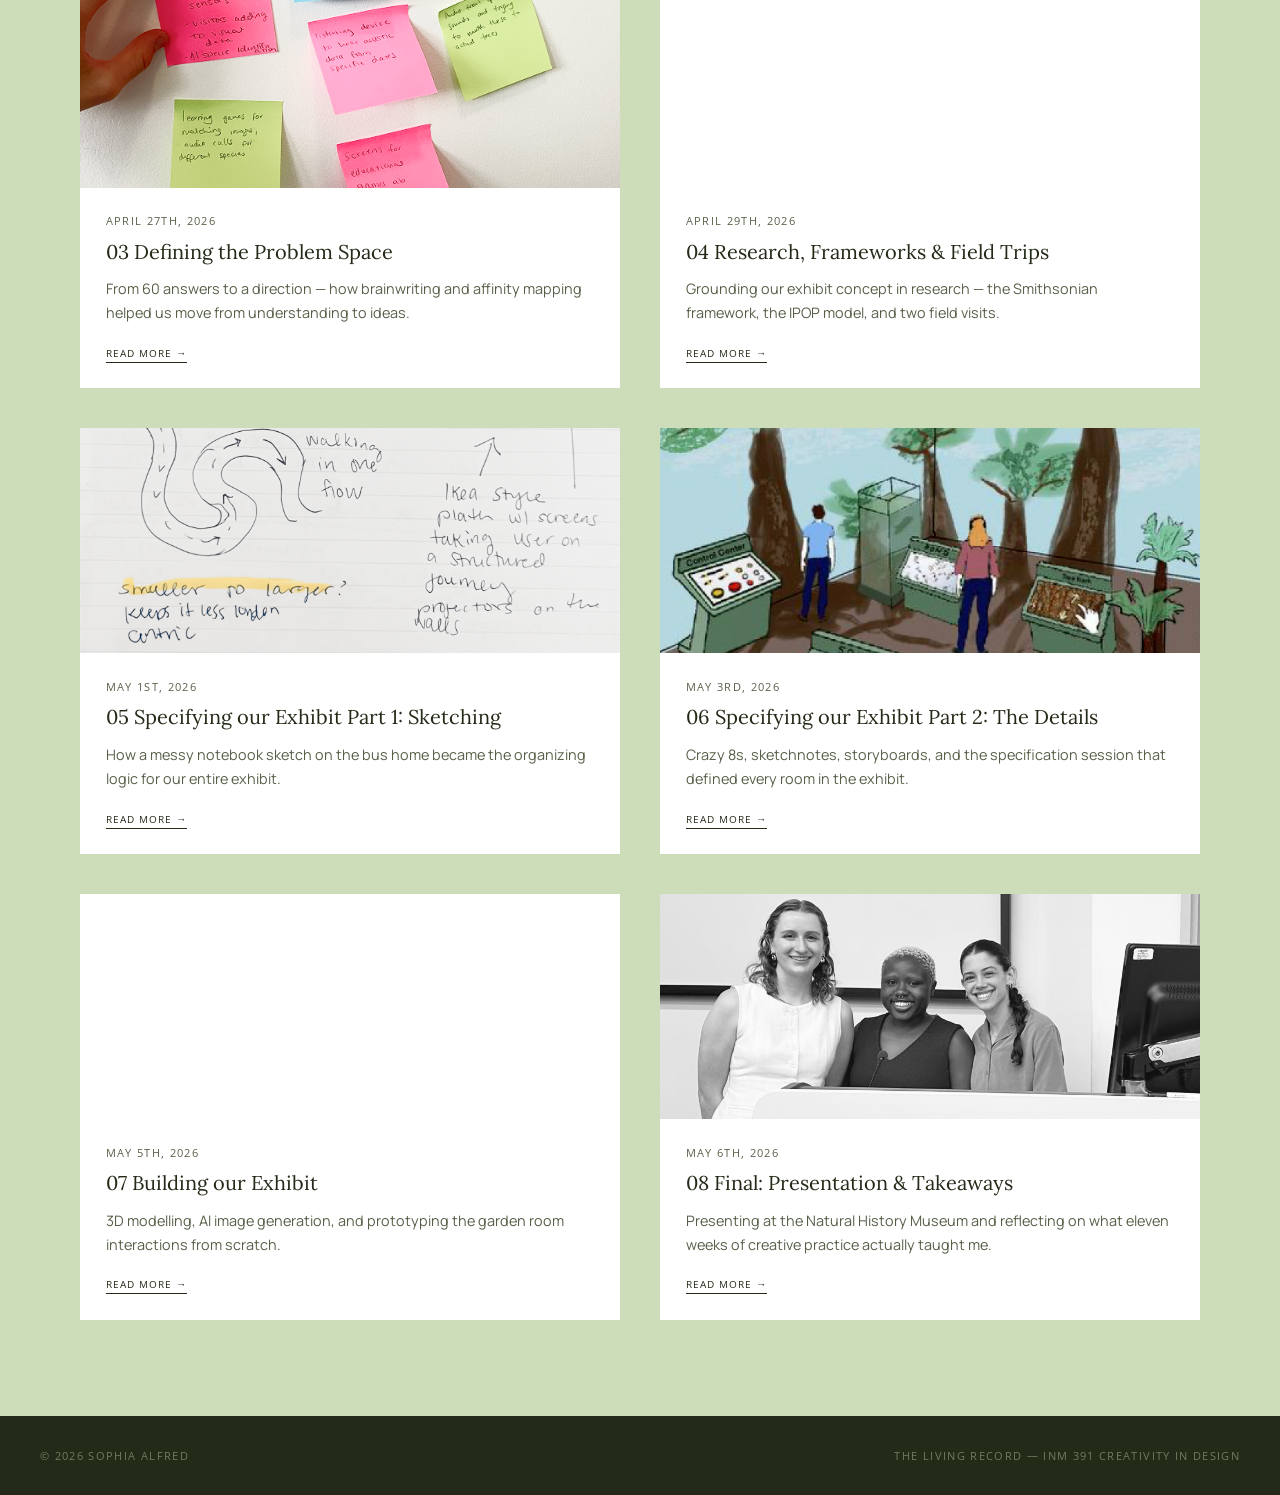
==== commit e2072e3b: "written by and copyright" ====
--- a/index.html
+++ b/index.html
@@ -23,7 +23,10 @@
   </nav>
 
   <section class="hero">
-    <h1 class="hero-title">Designing the Living Record</h1>
+    <div class="hero-center">
+      <h1 class="hero-title">Designing the Living Record</h1>
+      <p class="hero-subtitle">Written by Sophia Alfred</p>
+    </div>
   </section>
 
   <main class="blog-section">
@@ -114,6 +117,7 @@
   </main>
 
   <footer class="site-footer">
+    <span class="label">&copy; 2026 Sophia Alfred</span>
     <span class="label">The Living Record — INM 391 Creativity in Design</span>
   </footer>
 
@@ -141,7 +145,7 @@
     // ─────────────────────────────────────────────────────────────────────
 
     const hero  = document.querySelector('.hero');
-    const title = hero.querySelector('.hero-title');
+    const title = hero.querySelector('.hero-center');
 
     const tooltip = document.createElement('div');
     tooltip.className = 'gallery-tooltip';
--- a/styles.css
+++ b/styles.css
@@ -134,6 +134,26 @@
   max-width: 560px;
   line-height: 1.2;
   padding: 0 1rem;
+}
+
+.hero-center {
+  display: flex;
+  flex-direction: column;
+  align-items: center;
+  position: relative;
+  z-index: 10;
+}
+
+.hero-subtitle {
+  font-family: 'Open Sans', sans-serif;
+  font-size: 0.75rem;
+  font-weight: 400;
+  letter-spacing: 0.1em;
+  text-transform: uppercase;
+  color: var(--forest);
+  opacity: 0.6;
+  text-align: center;
+  margin-top: 0.75rem;
 }
 
 /* ─── HERO IMAGES ─────────────────────────────────────── */
@@ -728,7 +748,9 @@
 .site-footer {
   background: var(--forest);
   padding: 2rem 2.5rem;
-  text-align: center;
+  display: flex;
+  justify-content: space-between;
+  align-items: center;
 }
 
 .site-footer .label {
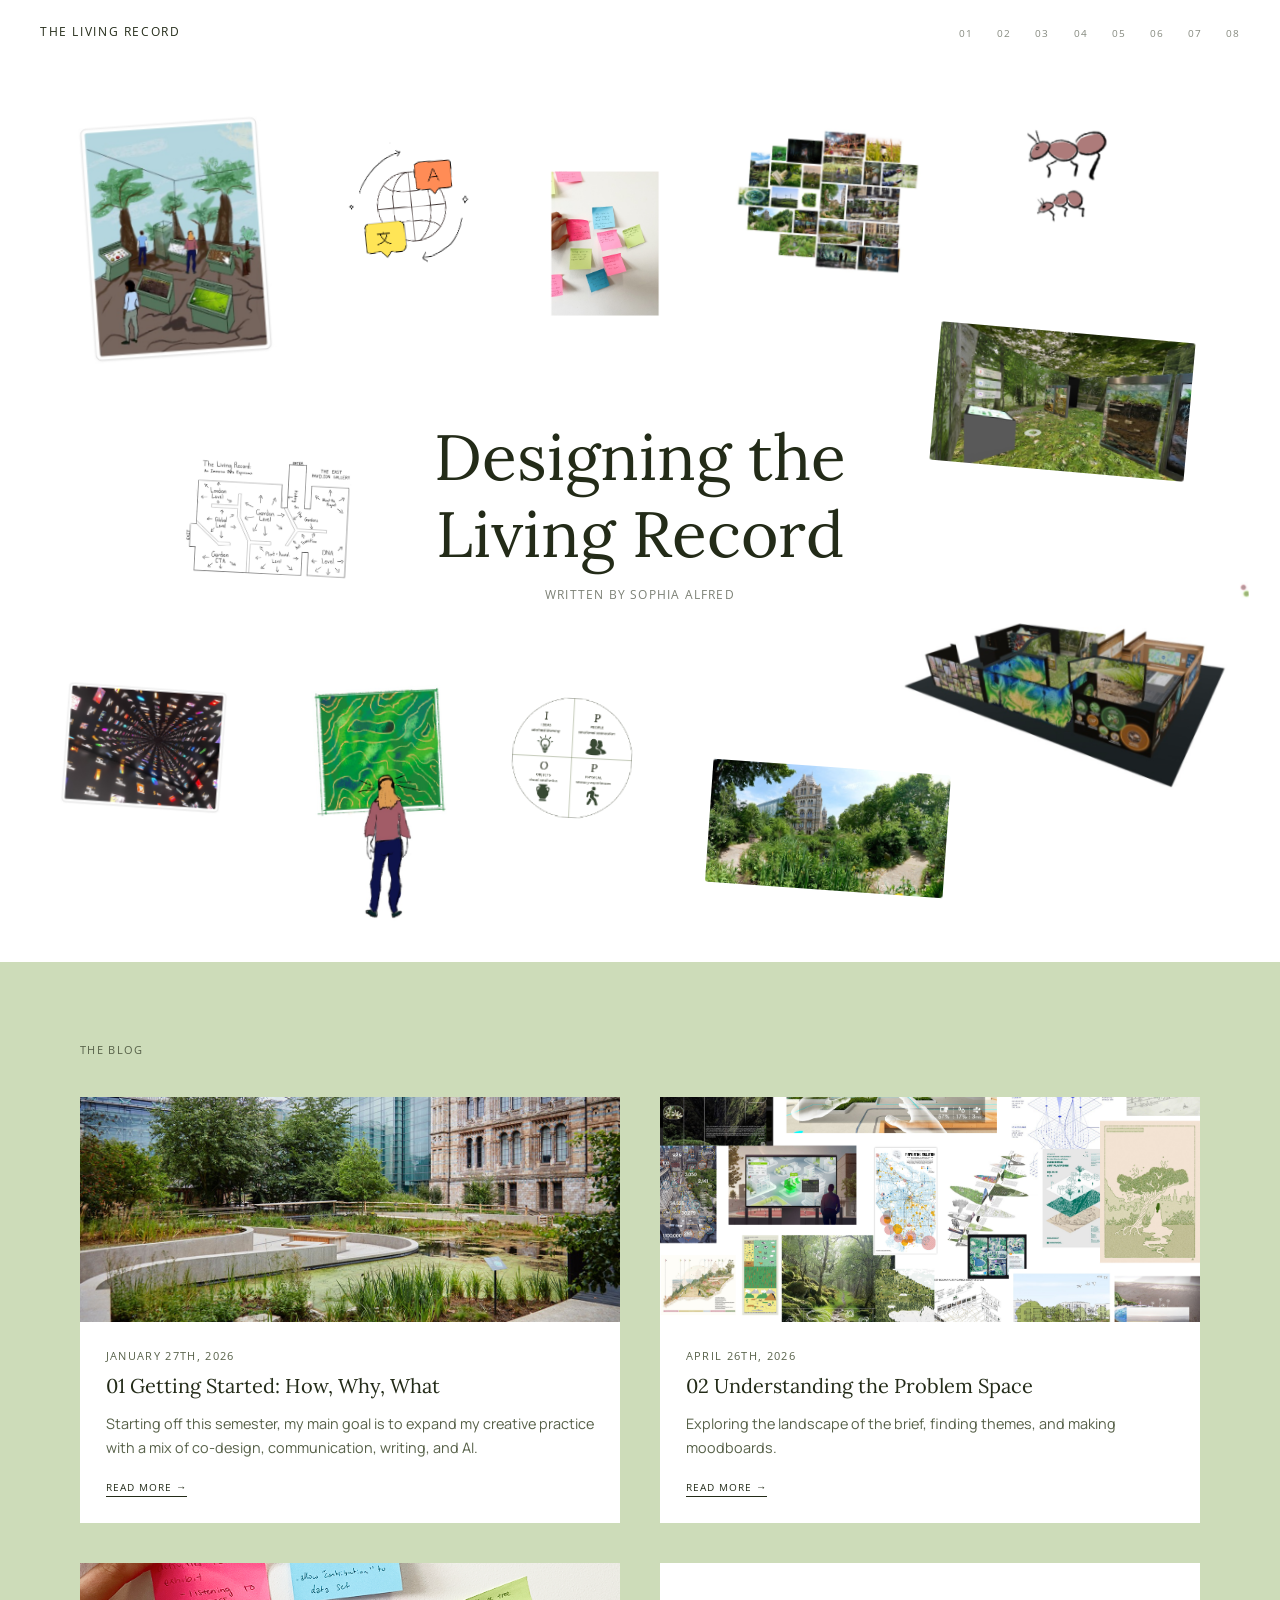
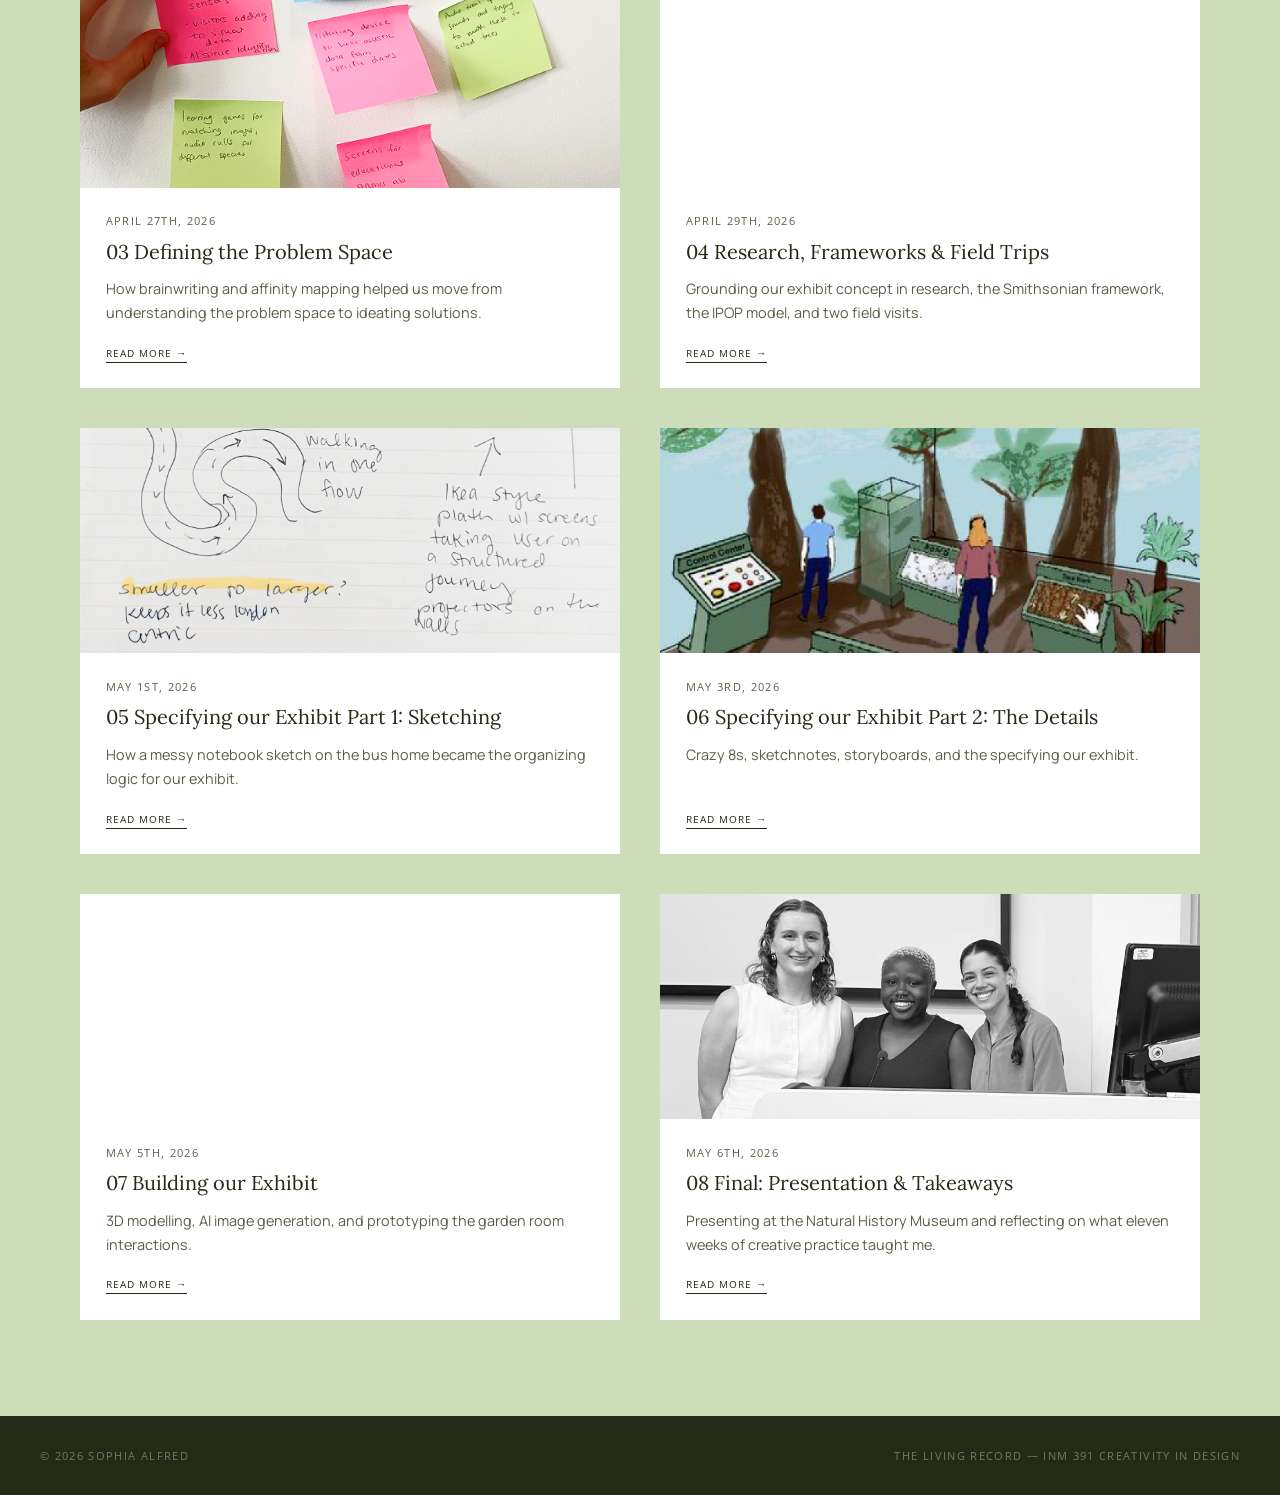
==== commit f9727e2f: "minor word edits" ====
--- a/index.html
+++ b/index.html
@@ -48,7 +48,7 @@
         <div class="card-body">
           <span class="label card-date">April 26th, 2026</span>
           <h2>02 Understanding the Problem Space</h2>
-          <p class="card-excerpt">Exploring the landscape of the brief — what the Natural History Museum gardens have to say, and how to listen.</p>
+          <p class="card-excerpt">Exploring the landscape of the brief, finding themes, and making moodboards.</p>
           <span class="read-more">Read more →</span>
         </div>
       </a>
@@ -58,7 +58,7 @@
         <div class="card-body">
           <span class="label card-date">April 27th, 2026</span>
           <h2>03 Defining the Problem Space</h2>
-          <p class="card-excerpt">From 60 answers to a direction — how brainwriting and affinity mapping helped us move from understanding to ideas.</p>
+          <p class="card-excerpt">How brainwriting and affinity mapping helped us move from understanding the problem space to ideating solutions.</p>
           <span class="read-more">Read more →</span>
         </div>
       </a>
@@ -68,7 +68,7 @@
         <div class="card-body">
           <span class="label card-date">April 29th, 2026</span>
           <h2>04 Research, Frameworks & Field Trips</h2>
-          <p class="card-excerpt">Grounding our exhibit concept in research — the Smithsonian framework, the IPOP model, and two field visits.</p>
+          <p class="card-excerpt">Grounding our exhibit concept in research, the Smithsonian framework, the IPOP model, and two field visits.</p>
           <span class="read-more">Read more →</span>
         </div>
       </a>
@@ -78,7 +78,7 @@
         <div class="card-body">
           <span class="label card-date">May 1st, 2026</span>
           <h2>05 Specifying our Exhibit Part 1: Sketching</h2>
-          <p class="card-excerpt">How a messy notebook sketch on the bus home became the organizing logic for our entire exhibit.</p>
+          <p class="card-excerpt">How a messy notebook sketch on the bus home became the organizing logic for our exhibit.</p>
           <span class="read-more">Read more →</span>
         </div>
       </a>
@@ -88,7 +88,7 @@
         <div class="card-body">
           <span class="label card-date">May 3rd, 2026</span>
           <h2>06 Specifying our Exhibit Part 2: The Details</h2>
-          <p class="card-excerpt">Crazy 8s, sketchnotes, storyboards, and the specification session that defined every room in the exhibit.</p>
+          <p class="card-excerpt">Crazy 8s, sketchnotes, storyboards, and the specifying our exhibit.</p>
           <span class="read-more">Read more →</span>
         </div>
       </a>
@@ -98,7 +98,7 @@
         <div class="card-body">
           <span class="label card-date">May 5th, 2026</span>
           <h2>07 Building our Exhibit</h2>
-          <p class="card-excerpt">3D modelling, AI image generation, and prototyping the garden room interactions from scratch.</p>
+          <p class="card-excerpt">3D modelling, AI image generation, and prototyping the garden room interactions.</p>
           <span class="read-more">Read more →</span>
         </div>
       </a>
@@ -108,7 +108,7 @@
         <div class="card-body">
           <span class="label card-date">May 6th, 2026</span>
           <h2>08 Final: Presentation & Takeaways</h2>
-          <p class="card-excerpt">Presenting at the Natural History Museum and reflecting on what eleven weeks of creative practice actually taught me.</p>
+          <p class="card-excerpt">Presenting at the Natural History Museum and reflecting on what eleven weeks of creative practice taught me.</p>
           <span class="read-more">Read more →</span>
         </div>
       </a>
--- a/styles.css
+++ b/styles.css
@@ -453,7 +453,7 @@
   font-size: 0.62rem;
   color: var(--moss);
   display: block;
-  margin-top: 0.35rem;
+  margin-top: 0.55rem;
   margin-bottom: 1.2rem;
 }
 
